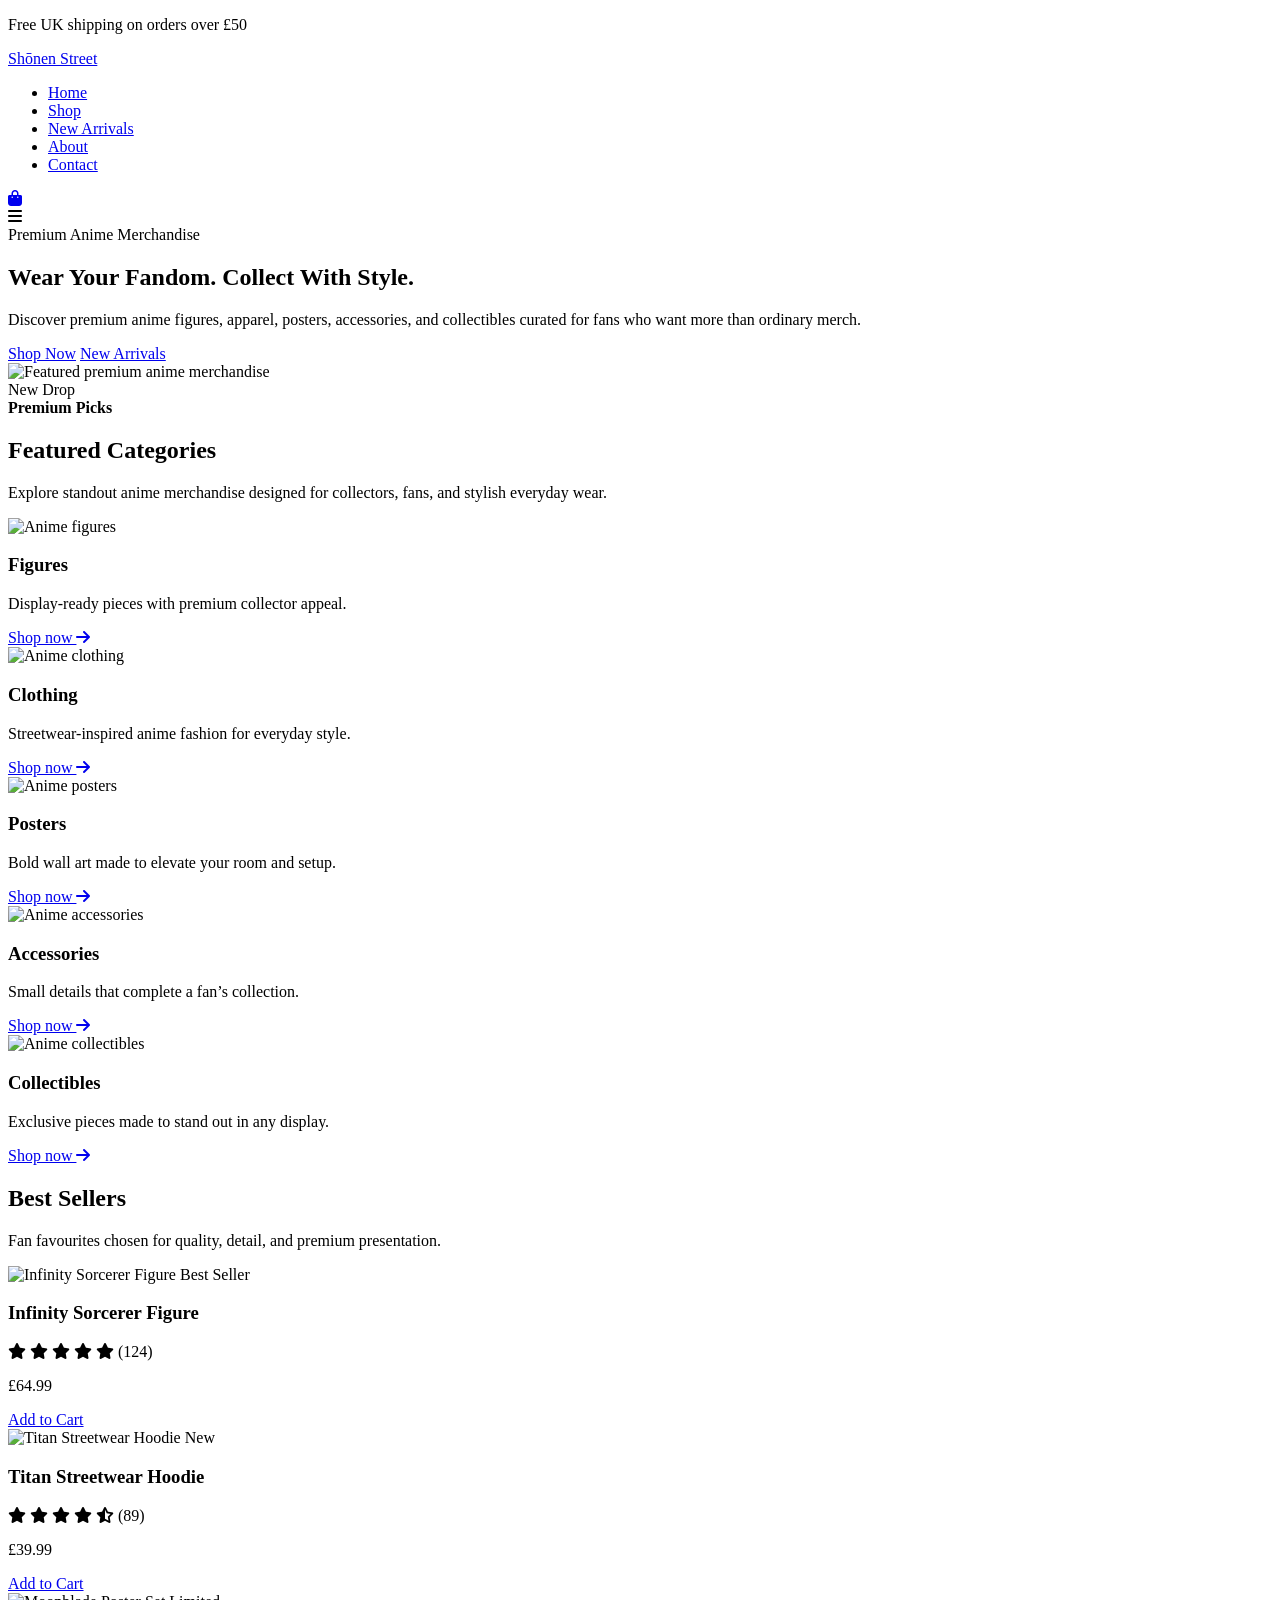
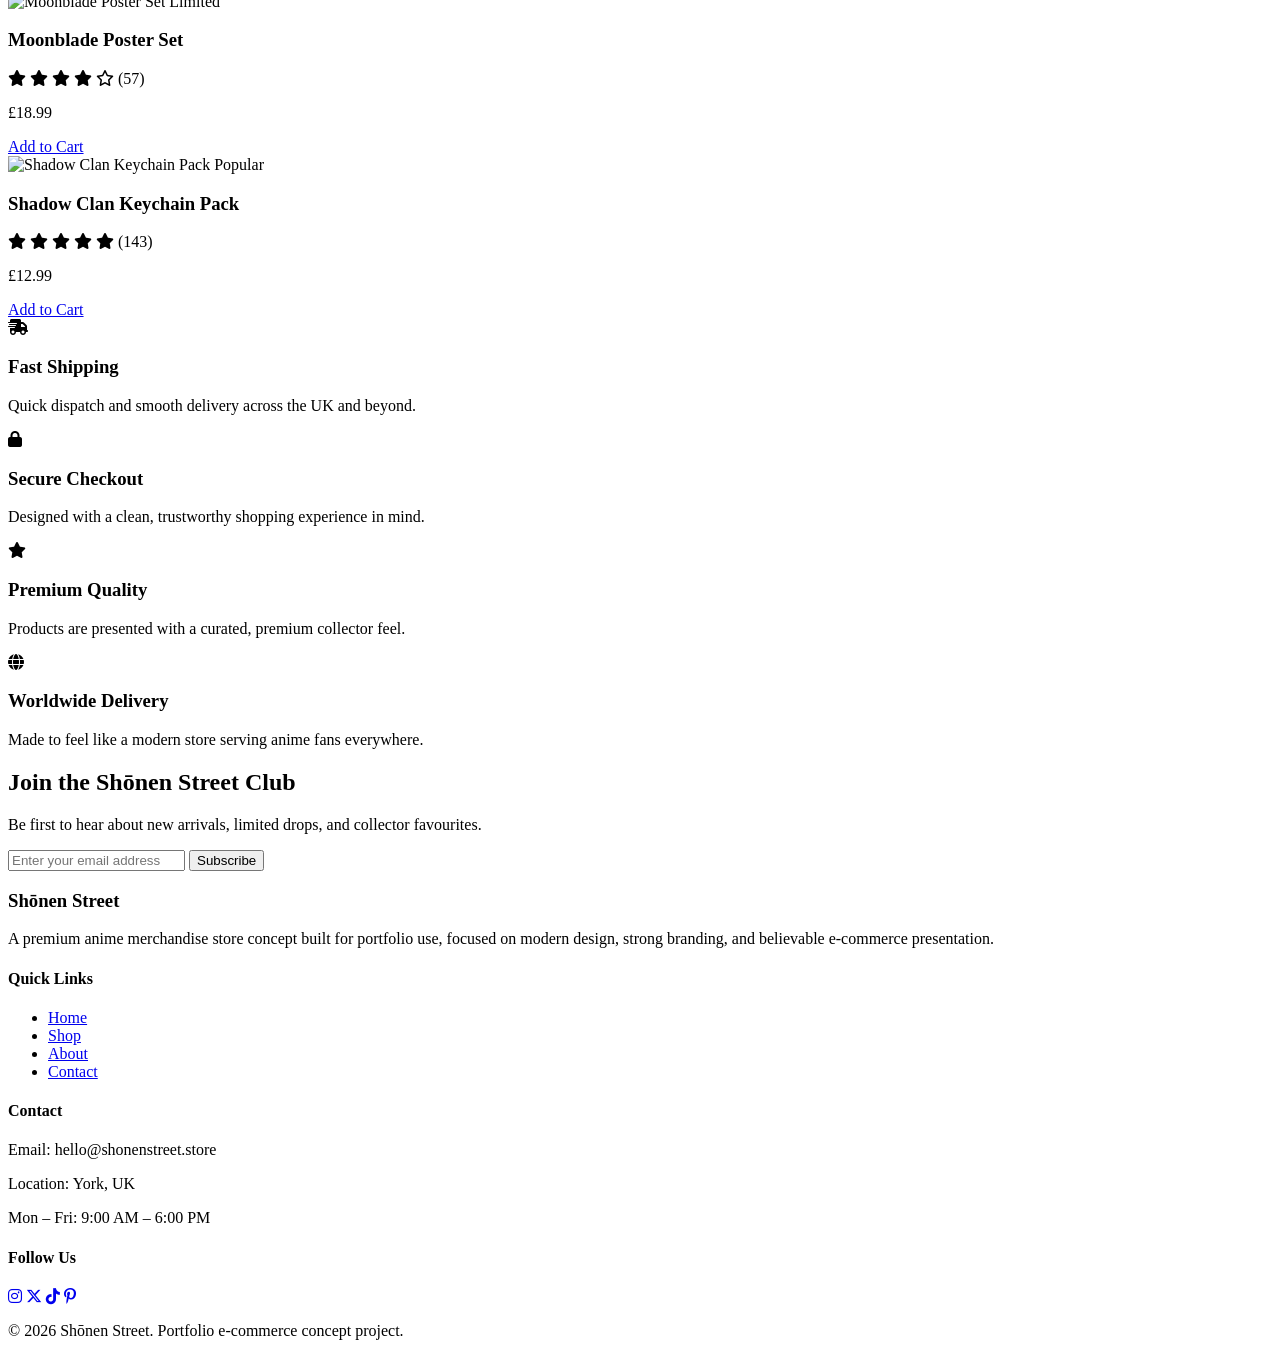
==== shonen-street/index.html @ 9bcb85f8 "Version_00 Base" ====
<!DOCTYPE html>
<html lang="en">
<head>
  <meta charset="UTF-8" />
  <meta name="viewport" content="width=device-width, initial-scale=1.0" />
  <meta
    name="description"
    content="Shōnen Street is a premium anime merchandise e-commerce portfolio project featuring figures, apparel, posters, and collectibles."
  />
  <title>Shōnen Street | Premium Anime Merchandise</title>

  <link rel="stylesheet" href="style.css" />

  <link
    rel="stylesheet"
    href="https://cdnjs.cloudflare.com/ajax/libs/font-awesome/6.5.2/css/all.min.css"
  />
</head>
<body>

  <!-- PROMO BAR -->
  <div class="promo-bar">
    <div class="container promo-bar-content">
      <p>Free UK shipping on orders over £50</p>
    </div>
  </div>

  <!-- HEADER -->
  <header class="site-header">
    <div class="container navbar">
      <a href="index.html" class="logo">Shōnen <span>Street</span></a>

      <nav>
        <ul class="nav-links">
          <li><a href="index.html" class="active">Home</a></li>
          <li><a href="shop.html">Shop</a></li>
          <li><a href="#">New Arrivals</a></li>
          <li><a href="about.html">About</a></li>
          <li><a href="contact.html">Contact</a></li>
        </ul>
      </nav>

      <div class="nav-icons">
        <a href="#" aria-label="Cart"><i class="fa-solid fa-bag-shopping"></i></a>
      </div>

      <div class="menu-toggle" aria-label="Open menu">
        <i class="fa-solid fa-bars"></i>
      </div>
    </div>
  </header>

  <main>

    <!-- HERO -->
    <section class="hero">
      <div class="container hero-grid">
        <div class="hero-content">
          <span class="hero-subtitle">Premium Anime Merchandise</span>
          <h1>Wear Your Fandom. Collect With Style.</h1>
          <p>
            Discover premium anime figures, apparel, posters, accessories, and collectibles
            curated for fans who want more than ordinary merch.
          </p>

          <div class="hero-buttons">
            <a href="shop.html" class="btn btn-primary">Shop Now</a>
            <a href="#" class="btn btn-secondary">New Arrivals</a>
          </div>
        </div>

        <div class="hero-visual">
          <div class="hero-card hero-card-main">
            <img
              src="https://images.unsplash.com/photo-1542291026-7eec264c27ff?auto=format&fit=crop&w=900&q=80"
              alt="Featured premium anime merchandise"
            />
          </div>

          <div class="hero-floating-badge badge-top">
            <span>New Drop</span>
          </div>

          <div class="hero-floating-badge badge-bottom">
            <strong>Premium Picks</strong>
          </div>
        </div>
      </div>
    </section>

    <!-- FEATURED CATEGORIES -->
    <section class="section categories-section">
      <div class="container">
        <h2 class="section-title">Featured Categories</h2>
        <p class="section-subtitle">
          Explore standout anime merchandise designed for collectors, fans, and stylish everyday wear.
        </p>

        <div class="categories-grid">
          <article class="card category-card">
            <div class="category-image">
              <img
                src="https://images.unsplash.com/photo-1511512578047-dfb367046420?auto=format&fit=crop&w=900&q=80"
                alt="Anime figures"
              />
            </div>
            <div class="category-content">
              <h3>Figures</h3>
              <p>Display-ready pieces with premium collector appeal.</p>
              <a href="#">Shop now <i class="fa-solid fa-arrow-right"></i></a>
            </div>
          </article>

          <article class="card category-card">
            <div class="category-image">
              <img
                src="https://images.unsplash.com/photo-1521572163474-6864f9cf17ab?auto=format&fit=crop&w=900&q=80"
                alt="Anime clothing"
              />
            </div>
            <div class="category-content">
              <h3>Clothing</h3>
              <p>Streetwear-inspired anime fashion for everyday style.</p>
              <a href="#">Shop now <i class="fa-solid fa-arrow-right"></i></a>
            </div>
          </article>

          <article class="card category-card">
            <div class="category-image">
              <img
                src="https://images.unsplash.com/photo-1516979187457-637abb4f9353?auto=format&fit=crop&w=900&q=80"
                alt="Anime posters"
              />
            </div>
            <div class="category-content">
              <h3>Posters</h3>
              <p>Bold wall art made to elevate your room and setup.</p>
              <a href="#">Shop now <i class="fa-solid fa-arrow-right"></i></a>
            </div>
          </article>

          <article class="card category-card">
            <div class="category-image">
              <img
                src="https://images.unsplash.com/photo-1515879218367-8466d910aaa4?auto=format&fit=crop&w=900&q=80"
                alt="Anime accessories"
              />
            </div>
            <div class="category-content">
              <h3>Accessories</h3>
              <p>Small details that complete a fan’s collection.</p>
              <a href="#">Shop now <i class="fa-solid fa-arrow-right"></i></a>
            </div>
          </article>

          <article class="card category-card">
            <div class="category-image">
              <img
                src="https://images.unsplash.com/photo-1523275335684-37898b6baf30?auto=format&fit=crop&w=900&q=80"
                alt="Anime collectibles"
              />
            </div>
            <div class="category-content">
              <h3>Collectibles</h3>
              <p>Exclusive pieces made to stand out in any display.</p>
              <a href="#">Shop now <i class="fa-solid fa-arrow-right"></i></a>
            </div>
          </article>
        </div>
      </div>
    </section>

    <!-- BEST SELLERS -->
    <section class="section best-sellers-section">
      <div class="container">
        <h2 class="section-title">Best Sellers</h2>
        <p class="section-subtitle">
          Fan favourites chosen for quality, detail, and premium presentation.
        </p>

        <div class="grid grid-4">
          <article class="product-card">
            <div class="product-image">
              <img
                src="https://images.unsplash.com/photo-1582719478250-c89cae4dc85b?auto=format&fit=crop&w=900&q=80"
                alt="Infinity Sorcerer Figure"
              />
              <span class="product-tag">Best Seller</span>
            </div>
            <div class="product-info">
              <h3 class="product-title">Infinity Sorcerer Figure</h3>
              <div class="product-rating">
                <i class="fa-solid fa-star"></i>
                <i class="fa-solid fa-star"></i>
                <i class="fa-solid fa-star"></i>
                <i class="fa-solid fa-star"></i>
                <i class="fa-solid fa-star"></i>
                <span>(124)</span>
              </div>
              <p class="product-price">£64.99</p>
              <a href="cart.html" class="btn btn-primary">Add to Cart</a>
            </div>
          </article>

          <article class="product-card">
            <div class="product-image">
              <img
                src="https://images.unsplash.com/photo-1503342217505-b0a15ec3261c?auto=format&fit=crop&w=900&q=80"
                alt="Titan Streetwear Hoodie"
              />
              <span class="product-tag">New</span>
            </div>
            <div class="product-info">
              <h3 class="product-title">Titan Streetwear Hoodie</h3>
              <div class="product-rating">
                <i class="fa-solid fa-star"></i>
                <i class="fa-solid fa-star"></i>
                <i class="fa-solid fa-star"></i>
                <i class="fa-solid fa-star"></i>
                <i class="fa-solid fa-star-half-stroke"></i>
                <span>(89)</span>
              </div>
              <p class="product-price">£39.99</p>
              <a href="cart.html" class="btn btn-primary">Add to Cart</a>
            </div>
          </article>

          <article class="product-card">
            <div class="product-image">
              <img
                src="https://images.unsplash.com/photo-1516979187457-637abb4f9353?auto=format&fit=crop&w=900&q=80"
                alt="Moonblade Poster Set"
              />
              <span class="product-tag">Limited</span>
            </div>
            <div class="product-info">
              <h3 class="product-title">Moonblade Poster Set</h3>
              <div class="product-rating">
                <i class="fa-solid fa-star"></i>
                <i class="fa-solid fa-star"></i>
                <i class="fa-solid fa-star"></i>
                <i class="fa-solid fa-star"></i>
                <i class="fa-regular fa-star"></i>
                <span>(57)</span>
              </div>
              <p class="product-price">£18.99</p>
              <a href="cart.html" class="btn btn-primary">Add to Cart</a>
            </div>
          </article>

          <article class="product-card">
            <div class="product-image">
              <img
                src="https://images.unsplash.com/photo-1618331833071-ce81bd50d300?auto=format&fit=crop&w=900&q=80"
                alt="Shadow Clan Keychain Pack"
              />
              <span class="product-tag">Popular</span>
            </div>
            <div class="product-info">
              <h3 class="product-title">Shadow Clan Keychain Pack</h3>
              <div class="product-rating">
                <i class="fa-solid fa-star"></i>
                <i class="fa-solid fa-star"></i>
                <i class="fa-solid fa-star"></i>
                <i class="fa-solid fa-star"></i>
                <i class="fa-solid fa-star"></i>
                <span>(143)</span>
              </div>
              <p class="product-price">£12.99</p>
              <a href="cart.html" class="btn btn-primary">Add to Cart</a>
            </div>
          </article>
        </div>
      </div>
    </section>

    <!-- TRUST BADGES -->
    <section class="section trust-section">
      <div class="container">
        <div class="grid grid-4 trust-grid">
          <article class="card trust-card">
            <div class="trust-icon">
              <i class="fa-solid fa-truck-fast"></i>
            </div>
            <h3>Fast Shipping</h3>
            <p>Quick dispatch and smooth delivery across the UK and beyond.</p>
          </article>

          <article class="card trust-card">
            <div class="trust-icon">
              <i class="fa-solid fa-lock"></i>
            </div>
            <h3>Secure Checkout</h3>
            <p>Designed with a clean, trustworthy shopping experience in mind.</p>
          </article>

          <article class="card trust-card">
            <div class="trust-icon">
              <i class="fa-solid fa-star"></i>
            </div>
            <h3>Premium Quality</h3>
            <p>Products are presented with a curated, premium collector feel.</p>
          </article>

          <article class="card trust-card">
            <div class="trust-icon">
              <i class="fa-solid fa-globe"></i>
            </div>
            <h3>Worldwide Delivery</h3>
            <p>Made to feel like a modern store serving anime fans everywhere.</p>
          </article>
        </div>
      </div>
    </section>

    <!-- NEWSLETTER -->
    <section class="section newsletter-section bg-secondary">
      <div class="container">
        <div class="newsletter-box">
          <h2 class="section-title">Join the Shōnen Street Club</h2>
          <p class="section-subtitle">
            Be first to hear about new arrivals, limited drops, and collector favourites.
          </p>

          <form class="newsletter-form">
            <input
              type="email"
              class="input"
              placeholder="Enter your email address"
              aria-label="Email address"
            />
            <button type="submit" class="btn btn-primary">Subscribe</button>
          </form>
        </div>
      </div>
    </section>

  </main>

  <!-- FOOTER -->
  <footer class="site-footer">
    <div class="container">
      <div class="footer-grid">
        <div class="footer-brand">
          <h3>Shōnen Street</h3>
          <p>
            A premium anime merchandise store concept built for portfolio use, focused on
            modern design, strong branding, and believable e-commerce presentation.
          </p>
        </div>

        <div class="footer-links">
          <h4>Quick Links</h4>
          <ul>
            <li><a href="index.html">Home</a></li>
            <li><a href="shop.html">Shop</a></li>
            <li><a href="about.html">About</a></li>
            <li><a href="contact.html">Contact</a></li>
          </ul>
        </div>

        <div class="footer-contact">
          <h4>Contact</h4>
          <p>Email: hello@shonenstreet.store</p>
          <p>Location: York, UK</p>
          <p>Mon – Fri: 9:00 AM – 6:00 PM</p>
        </div>

        <div class="footer-socials">
          <h4>Follow Us</h4>
          <div class="footer-social-icons">
            <a href="#" aria-label="Instagram"><i class="fa-brands fa-instagram"></i></a>
            <a href="#" aria-label="X"><i class="fa-brands fa-x-twitter"></i></a>
            <a href="#" aria-label="TikTok"><i class="fa-brands fa-tiktok"></i></a>
            <a href="#" aria-label="Pinterest"><i class="fa-brands fa-pinterest-p"></i></a>
          </div>
        </div>
      </div>

      <div class="footer-bottom">
        <p>© 2026 Shōnen Street. Portfolio e-commerce concept project.</p>
      </div>
    </div>
  </footer>

</body>
</html>
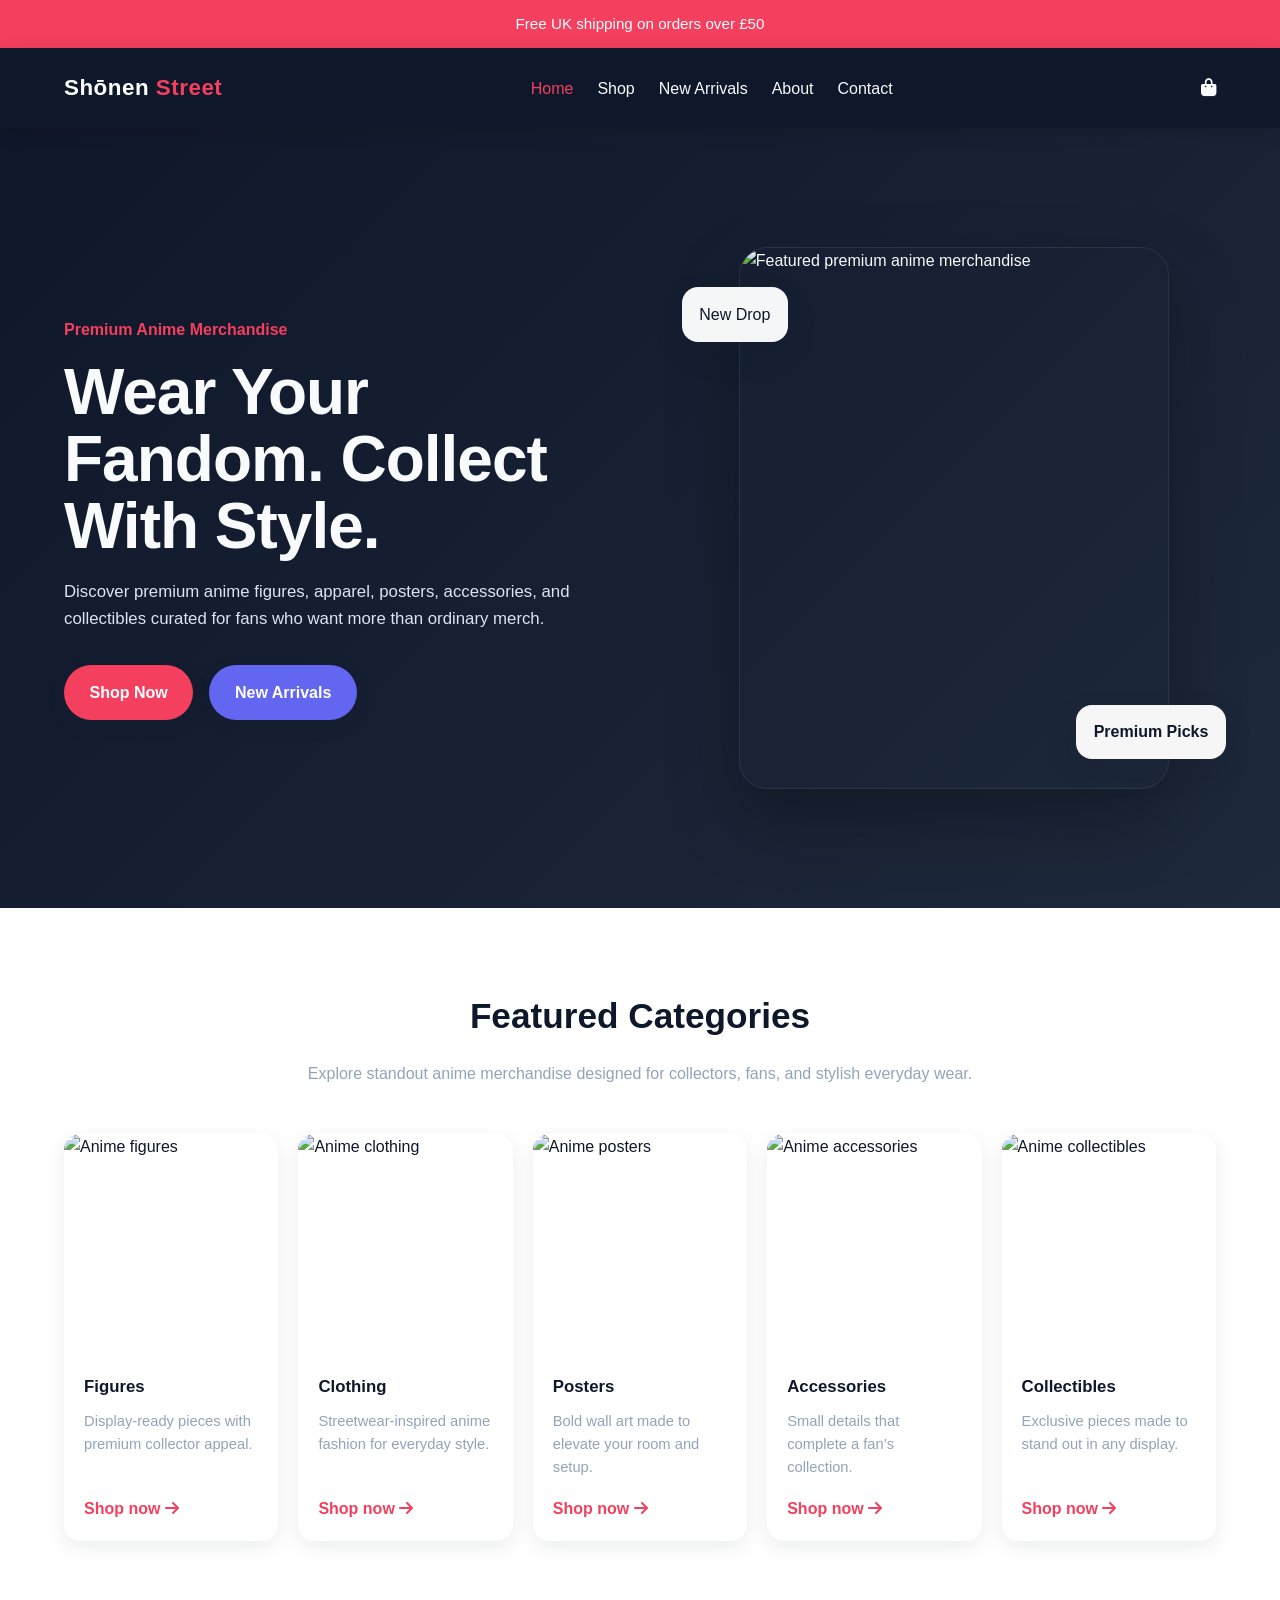
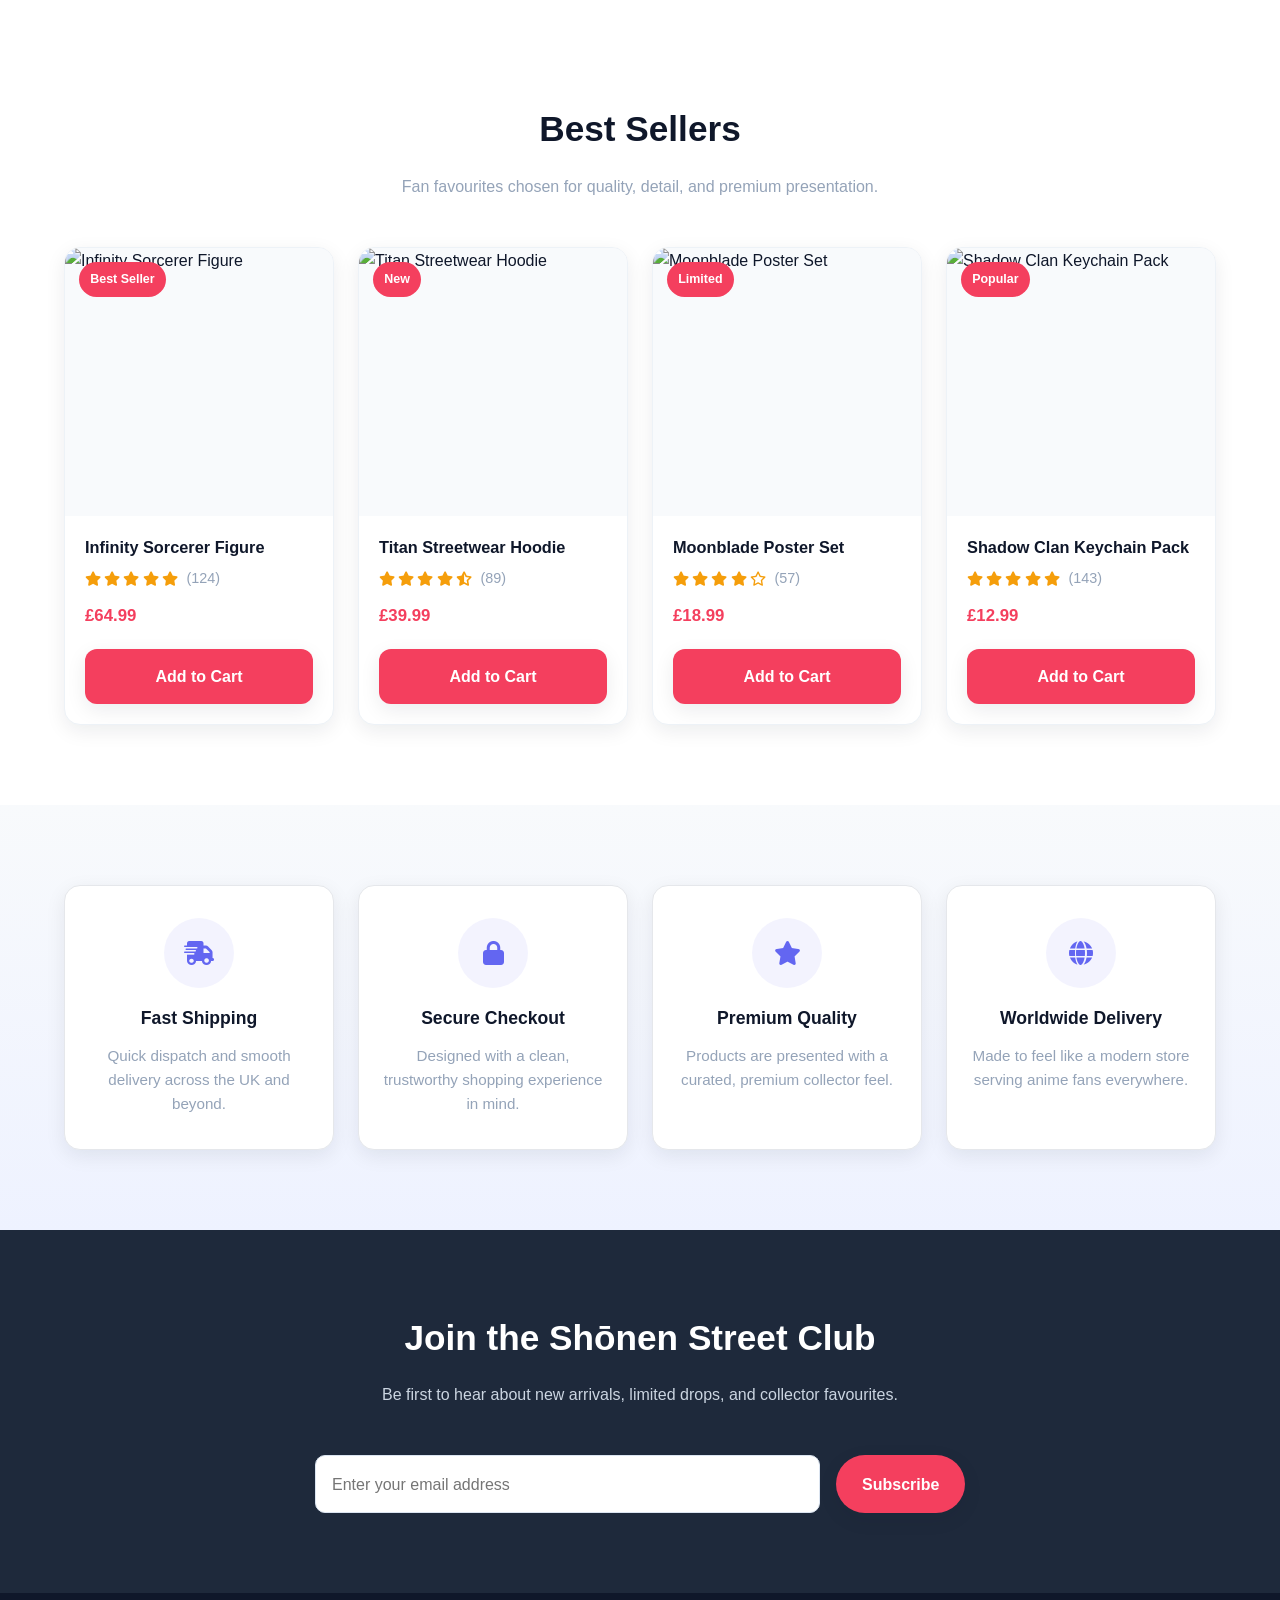
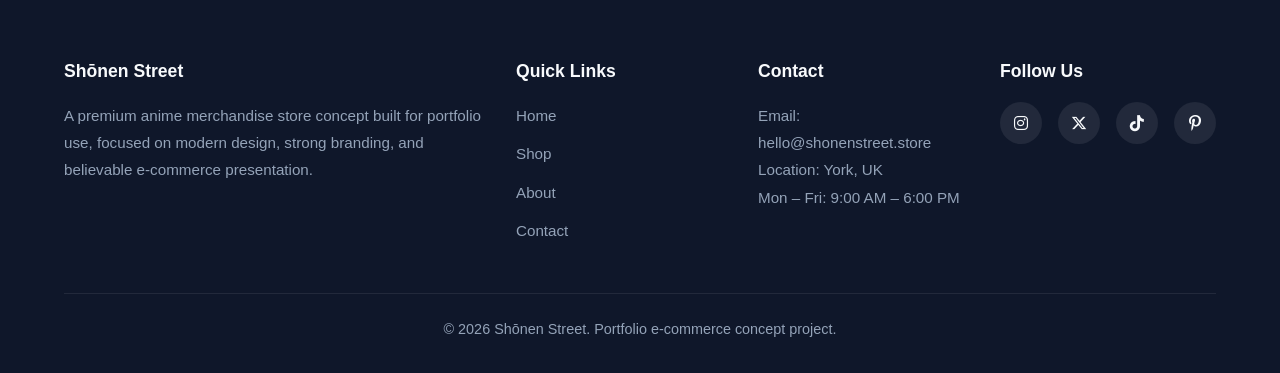
==== commit a29b0b83: "Add files via upload" ====
--- a/shonen-street/index.html
+++ b/shonen-street/index.html
@@ -9,7 +9,7 @@
   />
   <title>Shōnen Street | Premium Anime Merchandise</title>
 
-  <link rel="stylesheet" href="style.css" />
+  <link rel="stylesheet" href="css/style.css" />
 
   <link
     rel="stylesheet"
--- a/shonen-street/css/style.css
+++ b/shonen-street/css/style.css
@@ -0,0 +1,919 @@
+/* =========================
+   1. GOOGLE FONT
+========================= */
+@import url('https://fonts.googleapis.com/css2?family=Poppins:wght@300;400;500;600;700;800&display=swap');
+
+/* =========================
+   2. ROOT / DESIGN TOKENS
+========================= */
+:root {
+  --bg-dark: #0f172a;
+  --bg-secondary: #1e293b;
+  --accent: #f43f5e;
+  --accent-2: #6366f1;
+  --text-light: #f8fafc;
+  --text-dark: #0f172a;
+  --muted: #94a3b8;
+  --white: #ffffff;
+  --card-bg: #ffffff;
+
+  --container-width: 1200px;
+  --section-padding: 5rem 0;
+  --radius-sm: 10px;
+  --radius-md: 16px;
+  --radius-lg: 24px;
+  --shadow-sm: 0 6px 20px rgba(15, 23, 42, 0.08);
+  --shadow-md: 0 12px 30px rgba(15, 23, 42, 0.12);
+  --transition: all 0.3s ease;
+}
+
+/* =========================
+   3. RESET
+========================= */
+* {
+  margin: 0;
+  padding: 0;
+  box-sizing: border-box;
+}
+
+html {
+  scroll-behavior: smooth;
+}
+
+body {
+  font-family: 'Poppins', sans-serif;
+  background: var(--white);
+  color: var(--text-dark);
+  line-height: 1.6;
+}
+
+img {
+  max-width: 100%;
+  display: block;
+}
+
+a {
+  text-decoration: none;
+  color: inherit;
+}
+
+ul {
+  list-style: none;
+}
+
+button,
+input,
+textarea,
+select {
+  font: inherit;
+}
+
+button {
+  border: none;
+  background: none;
+  cursor: pointer;
+}
+
+/* =========================
+   4. GLOBAL UTILITIES
+========================= */
+.container {
+  width: 90%;
+  max-width: var(--container-width);
+  margin: 0 auto;
+}
+
+.section {
+  padding: var(--section-padding);
+}
+
+.section-title {
+  font-size: 2.2rem;
+  font-weight: 700;
+  color: var(--text-dark);
+  margin-bottom: 1rem;
+  text-align: center;
+}
+
+.section-subtitle {
+  max-width: 700px;
+  margin: 0 auto 3rem;
+  text-align: center;
+  color: var(--muted);
+  font-size: 1rem;
+}
+
+.text-center {
+  text-align: center;
+}
+
+.bg-dark {
+  background: var(--bg-dark);
+  color: var(--text-light);
+}
+
+.bg-secondary {
+  background: var(--bg-secondary);
+  color: var(--text-light);
+}
+
+/* =========================
+   5. BUTTONS
+========================= */
+.btn {
+  display: inline-flex;
+  align-items: center;
+  justify-content: center;
+  gap: 0.5rem;
+  padding: 0.9rem 1.6rem;
+  border-radius: 999px;
+  font-weight: 600;
+  transition: var(--transition);
+  cursor: pointer;
+}
+
+.btn-primary {
+  background: var(--accent);
+  color: var(--white);
+  box-shadow: var(--shadow-sm);
+}
+
+.btn-primary:hover {
+  transform: translateY(-2px);
+  box-shadow: var(--shadow-md);
+  opacity: 0.95;
+}
+
+.btn-secondary {
+  background: var(--accent-2);
+  color: var(--white);
+  box-shadow: var(--shadow-sm);
+}
+
+.btn-secondary:hover {
+  transform: translateY(-2px);
+  box-shadow: var(--shadow-md);
+  opacity: 0.95;
+}
+
+.btn-outline {
+  border: 2px solid var(--accent);
+  color: var(--accent);
+  background: transparent;
+}
+
+.btn-outline:hover {
+  background: var(--accent);
+  color: var(--white);
+}
+
+/* =========================
+   6. HEADER / NAVBAR
+========================= */
+.site-header {
+  background: var(--bg-dark);
+  color: var(--text-light);
+  position: sticky;
+  top: 0;
+  z-index: 1000;
+  box-shadow: 0 4px 18px rgba(0, 0, 0, 0.12);
+}
+
+.navbar {
+  min-height: 80px;
+  display: flex;
+  align-items: center;
+  justify-content: space-between;
+  gap: 2rem;
+}
+
+.logo {
+  font-size: 1.4rem;
+  font-weight: 700;
+  color: var(--white);
+  letter-spacing: 0.5px;
+}
+
+.logo span {
+  color: var(--accent);
+}
+
+.nav-links {
+  display: flex;
+  align-items: center;
+  gap: 1.5rem;
+}
+
+.nav-links a {
+  color: var(--text-light);
+  font-weight: 500;
+  transition: var(--transition);
+}
+
+.nav-links a:hover,
+.nav-links a.active {
+  color: var(--accent);
+}
+
+.nav-icons {
+  display: flex;
+  align-items: center;
+  gap: 1rem;
+}
+
+.nav-icons a {
+  font-size: 1.1rem;
+  color: var(--text-light);
+  transition: var(--transition);
+}
+
+.nav-icons a:hover {
+  color: var(--accent);
+}
+
+.menu-toggle {
+  display: none;
+  font-size: 1.5rem;
+  color: var(--white);
+  cursor: pointer;
+}
+
+/* =========================
+   7. HERO FOUNDATION
+========================= */
+.hero {
+  background: linear-gradient(135deg, var(--bg-dark), var(--bg-secondary));
+  color: var(--text-light);
+  min-height: 90vh;
+  display: flex;
+  align-items: center;
+}
+
+.hero-content {
+  max-width: 650px;
+}
+
+.hero-subtitle {
+  display: inline-block;
+  color: var(--accent);
+  font-weight: 600;
+  margin-bottom: 1rem;
+}
+
+.hero h1 {
+  font-size: 3.5rem;
+  line-height: 1.15;
+  margin-bottom: 1rem;
+}
+
+.hero p {
+  color: #dbe4f0;
+  font-size: 1.05rem;
+  margin-bottom: 2rem;
+}
+
+.hero-buttons {
+  display: flex;
+  flex-wrap: wrap;
+  gap: 1rem;
+}
+
+/* =========================
+   8. CARDS FOUNDATION
+========================= */
+.card {
+  background: var(--card-bg);
+  border-radius: var(--radius-md);
+  box-shadow: var(--shadow-sm);
+  overflow: hidden;
+  transition: var(--transition);
+}
+
+.card:hover {
+  transform: translateY(-6px);
+  box-shadow: var(--shadow-md);
+}
+
+/* =========================
+   9. PRODUCT / GRID FOUNDATION
+========================= */
+.grid {
+  display: grid;
+  gap: 1.5rem;
+}
+
+.grid-2 {
+  grid-template-columns: repeat(2, 1fr);
+}
+
+.grid-3 {
+  grid-template-columns: repeat(3, 1fr);
+}
+
+.grid-4 {
+  grid-template-columns: repeat(4, 1fr);
+}
+
+.product-card {
+  background: var(--card-bg);
+  border-radius: var(--radius-md);
+  overflow: hidden;
+  box-shadow: var(--shadow-sm);
+  transition: var(--transition);
+}
+
+.product-card:hover {
+  transform: translateY(-6px);
+  box-shadow: var(--shadow-md);
+}
+
+.product-image {
+  background: #f8fafc;
+  aspect-ratio: 1 / 1;
+  overflow: hidden;
+}
+
+.product-image img {
+  width: 100%;
+  height: 100%;
+  object-fit: cover;
+  transition: var(--transition);
+}
+
+.product-card:hover .product-image img {
+  transform: scale(1.05);
+}
+
+.product-info {
+  padding: 1.2rem;
+}
+
+.product-title {
+  font-size: 1rem;
+  font-weight: 600;
+  margin-bottom: 0.5rem;
+}
+
+.product-price {
+  font-size: 1.05rem;
+  font-weight: 700;
+  color: var(--accent);
+}
+
+/* =========================
+   10. FORMS FOUNDATION
+========================= */
+.form-group {
+  margin-bottom: 1.2rem;
+}
+
+.input,
+textarea,
+select {
+  width: 100%;
+  padding: 0.95rem 1rem;
+  border: 1px solid #dbe4f0;
+  border-radius: var(--radius-sm);
+  outline: none;
+  transition: var(--transition);
+  background: var(--white);
+  color: var(--text-dark);
+}
+
+.input:focus,
+textarea:focus,
+select:focus {
+  border-color: var(--accent);
+  box-shadow: 0 0 0 4px rgba(244, 63, 94, 0.1);
+}
+
+textarea {
+  min-height: 140px;
+  resize: vertical;
+}
+
+/* =========================
+   11. FOOTER
+========================= */
+.site-footer {
+  background: var(--bg-dark);
+  color: var(--text-light);
+  padding: 4rem 0 2rem;
+}
+
+.footer-grid {
+  display: grid;
+  grid-template-columns: 2fr 1fr 1fr 1fr;
+  gap: 2rem;
+}
+
+.footer-brand h3,
+.footer-links h4,
+.footer-contact h4,
+.footer-socials h4 {
+  margin-bottom: 1rem;
+  font-size: 1.1rem;
+}
+
+.footer-brand p,
+.footer-contact p,
+.footer-links a {
+  color: var(--muted);
+  font-size: 0.95rem;
+}
+
+.footer-links ul {
+  display: flex;
+  flex-direction: column;
+  gap: 0.7rem;
+}
+
+.footer-links a:hover {
+  color: var(--accent);
+}
+
+.footer-social-icons {
+  display: flex;
+  gap: 1rem;
+  margin-top: 1rem;
+}
+
+.footer-social-icons a {
+  width: 42px;
+  height: 42px;
+  border-radius: 50%;
+  background: rgba(255, 255, 255, 0.08);
+  display: inline-flex;
+  align-items: center;
+  justify-content: center;
+  transition: var(--transition);
+}
+
+.footer-social-icons a:hover {
+  background: var(--accent);
+  color: var(--white);
+}
+
+.footer-bottom {
+  margin-top: 3rem;
+  padding-top: 1.5rem;
+  border-top: 1px solid rgba(255, 255, 255, 0.08);
+  text-align: center;
+  color: var(--muted);
+  font-size: 0.9rem;
+}
+
+/* =========================
+   12. RESPONSIVE
+========================= */
+@media (max-width: 992px) {
+  .grid-4 {
+    grid-template-columns: repeat(2, 1fr);
+  }
+
+  .grid-3 {
+    grid-template-columns: repeat(2, 1fr);
+  }
+
+  .footer-grid {
+    grid-template-columns: repeat(2, 1fr);
+  }
+
+  .hero h1 {
+    font-size: 2.8rem;
+  }
+}
+
+@media (max-width: 768px) {
+  .nav-links,
+  .nav-icons {
+    display: none;
+  }
+
+  .menu-toggle {
+    display: block;
+  }
+
+  .hero {
+    min-height: auto;
+    padding: 5rem 0;
+  }
+
+  .hero h1 {
+    font-size: 2.3rem;
+  }
+
+  .section-title {
+    font-size: 1.8rem;
+  }
+
+  .grid-2,
+  .grid-3,
+  .grid-4,
+  .footer-grid {
+    grid-template-columns: 1fr;
+  }
+
+  .hero-buttons {
+    flex-direction: column;
+    align-items: flex-start;
+  }
+}
+
+@media (max-width: 480px) {
+  .container {
+    width: 92%;
+  }
+
+  .btn {
+    width: 100%;
+  }
+
+  .hero h1 {
+    font-size: 2rem;
+  }
+}
+
+/* =========================
+   13. PROMO BAR
+========================= */
+.promo-bar {
+    background: var(--accent);
+    color: var(--white);
+    font-size: 0.95rem;
+    padding: 0.75rem 0;
+    text-align: center;
+  }
+  
+  .promo-bar-content p {
+    margin: 0;
+    font-weight: 500;
+  }
+  
+  /* =========================
+     14. CATEGORY CARDS
+  ========================= */
+  .category-card {
+    overflow: hidden;
+  }
+  
+  .category-image {
+    height: 260px;
+    overflow: hidden;
+  }
+  
+  .category-image img {
+    width: 100%;
+    height: 100%;
+    object-fit: cover;
+    transition: var(--transition);
+  }
+  
+  .category-card:hover .category-image img {
+    transform: scale(1.05);
+  }
+  
+  .category-content {
+    padding: 1.4rem;
+  }
+  
+  .category-content h3 {
+    font-size: 1.2rem;
+    margin-bottom: 0.65rem;
+  }
+  
+  .category-content p {
+    color: var(--muted);
+    margin-bottom: 1rem;
+  }
+  
+  .category-content a {
+    color: var(--accent);
+    font-weight: 600;
+  }
+  
+  .category-content a:hover {
+    color: var(--accent-2);
+  }
+  
+  /* =========================
+     15. PRODUCT EXTRAS
+  ========================= */
+  .product-rating {
+    display: flex;
+    align-items: center;
+    gap: 0.2rem;
+    color: #f59e0b;
+    font-size: 0.9rem;
+    margin-bottom: 0.8rem;
+  }
+  
+  .product-rating span {
+    color: var(--muted);
+    margin-left: 0.35rem;
+  }
+  
+  .product-card .btn {
+    width: 100%;
+    margin-top: 1rem;
+    border-radius: 12px;
+  }
+  
+  /* =========================
+     16. TRUST SECTION
+  ========================= */
+  .trust-section {
+    background: #f8fafc;
+  }
+  
+  .trust-card {
+    text-align: center;
+    padding: 2rem 1.4rem;
+    height: 100%;
+  }
+  
+  .trust-icon {
+    width: 70px;
+    height: 70px;
+    margin: 0 auto 1rem;
+    border-radius: 50%;
+    background: rgba(99, 102, 241, 0.08);
+    color: var(--accent-2);
+    display: flex;
+    align-items: center;
+    justify-content: center;
+    font-size: 1.5rem;
+  }
+  
+  .trust-card h3 {
+    margin-bottom: 0.75rem;
+    font-size: 1.1rem;
+  }
+  
+  .trust-card p {
+    color: var(--muted);
+    font-size: 0.95rem;
+  }
+  
+  /* =========================
+     17. NEWSLETTER
+  ========================= */
+  .newsletter-section .section-title {
+    color: var(--white);
+  }
+  
+  .newsletter-section .section-subtitle {
+    color: #cbd5e1;
+  }
+  
+  .newsletter-box {
+    max-width: 760px;
+    margin: 0 auto;
+    text-align: center;
+  }
+  
+  .newsletter-form {
+    display: flex;
+    gap: 1rem;
+    max-width: 650px;
+    margin: 0 auto;
+  }
+  
+  .newsletter-form .input {
+    flex: 1;
+  }
+  
+  /* =========================
+     18. MOBILE IMPROVEMENTS
+  ========================= */
+  @media (max-width: 768px) {
+    .category-image {
+      height: 220px;
+    }
+  
+    .newsletter-form {
+      flex-direction: column;
+    }
+  
+    .newsletter-form .btn {
+      width: 100%;
+    }
+  }
+
+  /* =========================
+   19. HERO UPGRADE
+========================= */
+.hero {
+    padding: 5rem 0;
+    min-height: calc(100vh - 120px);
+  }
+  
+  .hero-grid {
+    display: grid;
+    grid-template-columns: 1.05fr 0.95fr;
+    align-items: center;
+    gap: 3rem;
+  }
+  
+  .hero-content {
+    max-width: 620px;
+  }
+  
+  .hero h1 {
+    font-size: 4rem;
+    line-height: 1.05;
+    letter-spacing: -1px;
+    margin-bottom: 1.2rem;
+  }
+  
+  .hero p {
+    max-width: 560px;
+    margin-bottom: 2rem;
+  }
+  
+  .hero-visual {
+    position: relative;
+    display: flex;
+    justify-content: center;
+    align-items: center;
+  }
+  
+  .hero-card-main {
+    width: 100%;
+    max-width: 430px;
+    border-radius: 28px;
+    overflow: hidden;
+    box-shadow: 0 30px 70px rgba(0, 0, 0, 0.28);
+    border: 1px solid rgba(255, 255, 255, 0.08);
+  }
+  
+  .hero-card-main img {
+    width: 100%;
+    height: 540px;
+    object-fit: cover;
+  }
+  
+  .hero-floating-badge {
+    position: absolute;
+    background: rgba(255, 255, 255, 0.96);
+    color: var(--text-dark);
+    padding: 0.9rem 1.1rem;
+    border-radius: 16px;
+    box-shadow: var(--shadow-md);
+    backdrop-filter: blur(10px);
+  }
+  
+  .badge-top {
+    top: 40px;
+    left: -10px;
+  }
+  
+  .badge-bottom {
+    bottom: 30px;
+    right: -10px;
+  }
+  
+  /* =========================
+     20. CATEGORIES GRID UPGRADE
+  ========================= */
+  .categories-grid {
+    display: grid;
+    grid-template-columns: repeat(5, 1fr);
+    gap: 1.25rem;
+  }
+  
+  .category-card {
+    height: 100%;
+  }
+  
+  .category-image {
+    height: 220px;
+  }
+  
+  .category-content {
+    padding: 1.25rem;
+  }
+  
+  .category-content h3 {
+    font-size: 1.05rem;
+    margin-bottom: 0.55rem;
+  }
+  
+  .category-content p {
+    font-size: 0.92rem;
+    line-height: 1.55;
+    min-height: 70px;
+  }
+  
+  /* =========================
+     21. BEST SELLERS POLISH
+  ========================= */
+  .best-sellers-section {
+    background: #fff;
+  }
+  
+  .product-card {
+    position: relative;
+    border: 1px solid #edf2f7;
+  }
+  
+  .product-image {
+    position: relative;
+  }
+  
+  .product-tag {
+    position: absolute;
+    top: 14px;
+    left: 14px;
+    background: var(--accent);
+    color: var(--white);
+    font-size: 0.78rem;
+    font-weight: 600;
+    padding: 0.45rem 0.7rem;
+    border-radius: 999px;
+    z-index: 2;
+  }
+  
+  .product-info {
+    padding: 1.25rem;
+  }
+  
+  .product-title {
+    font-size: 1.02rem;
+    line-height: 1.4;
+  }
+  
+  .product-price {
+    margin-top: 0.2rem;
+    margin-bottom: 0.2rem;
+  }
+  
+  /* =========================
+     22. TRUST SECTION POLISH
+  ========================= */
+  .trust-section {
+    background: linear-gradient(to bottom, #f8fafc, #eef2ff);
+  }
+  
+  .trust-card {
+    border: 1px solid #e5e7eb;
+  }
+  
+  /* =========================
+     23. FOOTER POLISH
+  ========================= */
+  .footer-brand p,
+  .footer-contact p,
+  .footer-links a {
+    line-height: 1.8;
+  }
+  
+  /* =========================
+     24. DESKTOP/TABLET RESPONSIVE IMPROVEMENTS
+  ========================= */
+  @media (max-width: 1200px) {
+    .categories-grid {
+      grid-template-columns: repeat(3, 1fr);
+    }
+  
+    .hero h1 {
+      font-size: 3.4rem;
+    }
+  }
+  
+  @media (max-width: 992px) {
+    .hero-grid {
+      grid-template-columns: 1fr;
+    }
+  
+    .hero-content {
+      max-width: 100%;
+    }
+  
+    .hero-card-main {
+      max-width: 500px;
+    }
+  
+    .categories-grid {
+      grid-template-columns: repeat(2, 1fr);
+    }
+  
+    .badge-top,
+    .badge-bottom {
+      display: none;
+    }
+  }
+  
+  @media (max-width: 768px) {
+    .categories-grid {
+      grid-template-columns: 1fr;
+    }
+  
+    .hero h1 {
+      font-size: 2.5rem;
+    }
+  
+    .hero-card-main img {
+      height: 420px;
+    }
+  }
